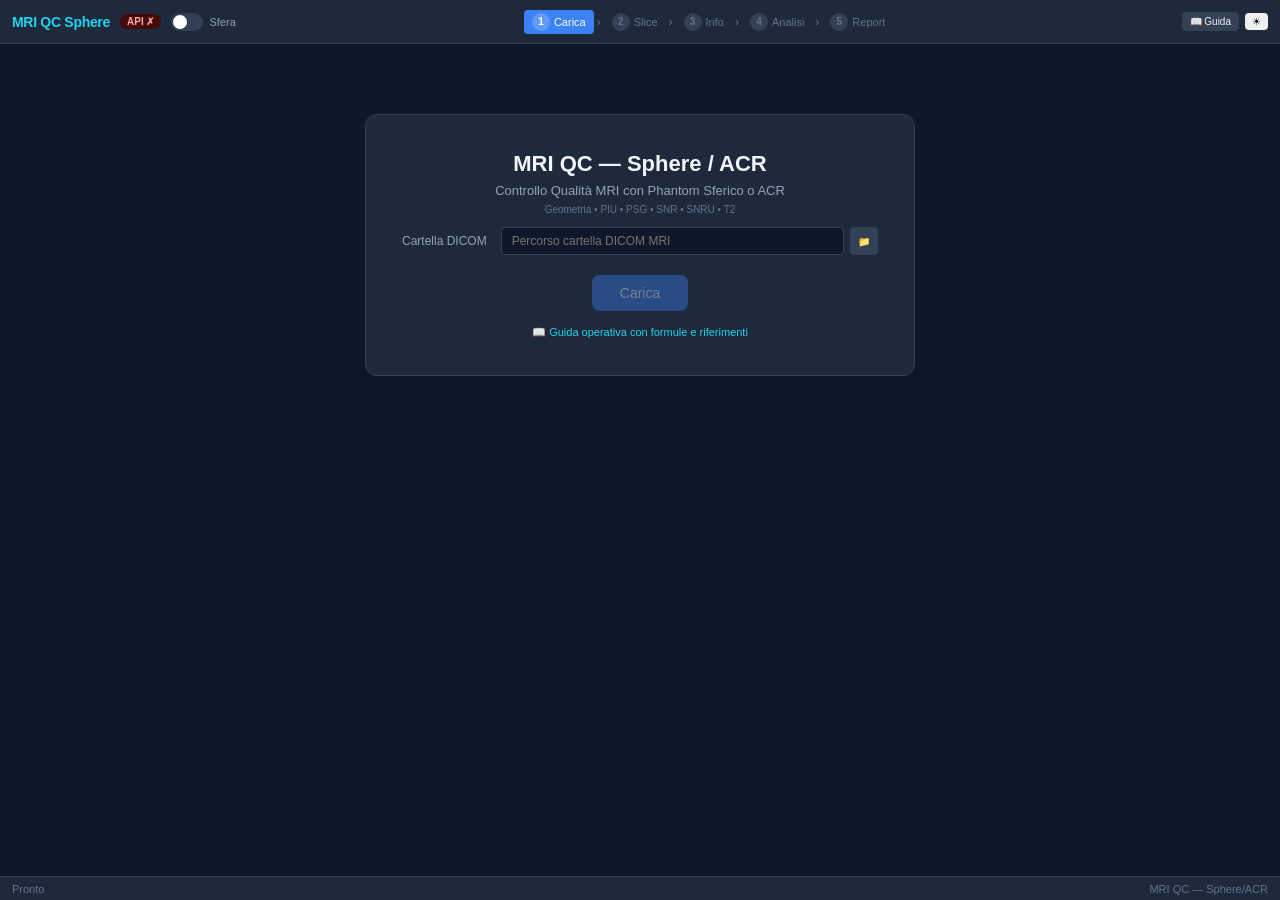
==== frontend/index.html @ 6e2742ea "Add files via upload" ====
<!DOCTYPE html>
<html lang="it">
<head>
  <meta charset="UTF-8" />
  <meta name="viewport" content="width=device-width, initial-scale=1.0" />
  <title>MRI QC — Sphere / ACR Analyzer</title>
  <link rel="stylesheet" href="css/style.css" />
</head>
<body>
  <header id="toolbar">
    <div class="toolbar-left">
      <span class="app-title">MRI QC Sphere</span>
      <span id="api-status" class="badge badge-warn">API...</span>
      <div class="phantom-toggle">
        <label class="toggle-label">
          <input type="checkbox" id="phantom-type-toggle" />
          <span class="toggle-slider"></span>
        </label>
        <span id="phantom-type-label" class="toggle-text">Sfera</span>
      </div>
    </div>
    <nav class="toolbar-center" id="step-indicator">
      <button class="step-btn active" data-step="1"><span class="step-num">1</span> Carica</button>
      <span class="step-sep">›</span>
      <button class="step-btn" data-step="2"><span class="step-num">2</span> Slice</button>
      <span class="step-sep">›</span>
      <button class="step-btn" data-step="3"><span class="step-num">3</span> Info</button>
      <span class="step-sep">›</span>
      <button class="step-btn" data-step="4"><span class="step-num">4</span> Analisi</button>
      <span class="step-sep">›</span>
      <button class="step-btn" data-step="5"><span class="step-num">5</span> Report</button>
    </nav>
    <div class="toolbar-right">
      <a href="guida.html" class="btn btn-xs btn-secondary" style="text-decoration:none" title="Guida operativa">📖 Guida</a>
      <button id="btn-theme-toggle" class="btn btn-xs">☀</button>
    </div>
  </header>

  <main id="main-content">
    <!-- STEP 1: Load -->
    <section id="step-1" class="step-panel active">
      <div class="welcome-card">
        <h1>MRI QC — Sphere / ACR</h1>
        <p class="subtitle">Controllo Qualità MRI con Phantom Sferico o ACR</p>
        <p class="subtitle small">Geometria • PIU • PSG • SNR • SNRU • T2</p>
        <div class="form-grid">
          <label>Cartella DICOM</label>
          <div class="input-row">
            <input type="text" id="input-dir" placeholder="Percorso cartella DICOM MRI" />
            <button id="btn-browse" class="btn btn-secondary btn-xs">📁</button>
          </div>
        </div>
        <button id="btn-load" class="btn btn-primary btn-large" disabled>Carica</button>
        <p style="margin-top:12px"><a href="guida.html" style="color:var(--accent-cyan);font-size:11px;text-decoration:none">📖 Guida operativa con formule e riferimenti</a></p>
        <div id="load-progress" class="progress-area hidden">
          <div class="spinner"></div>
          <span id="load-msg">Caricamento...</span>
        </div>
      </div>
    </section>

    <!-- STEP 2: Slice Selection -->
    <section id="step-2" class="step-panel">
      <div class="panel-header">
        <h2>Seleziona Slice</h2>
        <div class="panel-actions">
          <span id="series-info" class="badge badge-blue" style="font-size:11px"></span>
          <button id="btn-change-series" class="btn btn-xs btn-secondary">Cambia Serie</button>
          <button id="btn-confirm-slice" class="btn btn-primary btn-xs" disabled>Conferma →</button>
        </div>
      </div>
      <div class="controls-bar">
        <div class="wlww-controls">
          <label>WL<input type="number" id="wl-val" value="0" step="50"/></label>
          <label>WW<input type="number" id="ww-val" value="0" step="100"/></label>
          <button class="btn btn-xs" id="btn-wl-auto">Auto</button>
          <button id="btn-refresh-thumbs" class="btn btn-xs">↻</button>
        </div>
        <div class="grid-size-btns">
          <button class="btn btn-xs size-btn" data-size="S">S</button>
          <button class="btn btn-xs size-btn active" data-size="M">M</button>
          <button class="btn btn-xs size-btn" data-size="L">L</button>
          <button class="btn btn-xs size-btn" data-size="XL">XL</button>
        </div>
      </div>
      <p class="hint">Click = seleziona analisi | Shift+Click = seleziona per T2</p>
      <div id="slice-grid" class="slice-grid"></div>
      <div id="t2-selection" class="t2-bar hidden">
        <span>T2 → TE1: <b id="t2-te1-info">—</b> | TE2: <b id="t2-te2-info">—</b></span>
      </div>
    </section>

    <!-- STEP 3: Info QC -->
    <section id="step-3" class="step-panel">
      <div class="panel-header">
        <h2>Informazioni Controllo</h2>
        <button id="btn-start-analysis" class="btn btn-primary btn-xs">Analisi →</button>
      </div>
      <div class="info-form">
        <div class="form-grid two-col">
          <label>Data</label><input type="date" id="info-date" />
          <label>Tipo</label>
          <select id="info-type"><option>Costanza</option><option>Annuale</option><option>Accettazione</option></select>
          <label>Presidio</label><input type="text" id="info-presidio" placeholder="Ospedale..." />
          <label>Sala</label><input type="text" id="info-sala" placeholder="RM1" />
          <label>Operatori</label><input type="text" id="info-operatori" />
          <label>Note</label><textarea id="info-note" rows="2"></textarea>
        </div>
        <div id="dicom-meta-card" class="meta-card"></div>
      </div>
    </section>

    <!-- STEP 4: Analysis -->
    <section id="step-4" class="step-panel">
      <div class="panel-header">
        <h2>Analisi</h2>
        <div class="panel-actions">
          <button id="btn-analyze-all" class="btn btn-xs btn-primary">▶ Tutti</button>
          <button id="btn-go-report" class="btn btn-xs btn-secondary">Report →</button>
        </div>
      </div>
      <div id="module-tabs" class="tab-bar"></div>
      <div id="module-content" class="module-content"></div>
    </section>

    <!-- STEP 5: Report & Trend -->
    <section id="step-5" class="step-panel">
      <div class="panel-header">
        <h2>Report & Trend</h2>
        <div class="panel-actions">
          <button id="btn-save-history" class="btn btn-xs btn-secondary">💾 Salva Storico</button>
          <button id="btn-print" class="btn btn-xs btn-primary">🖨 Stampa</button>
        </div>
      </div>
      <div id="report-container"></div>
      <div id="trend-container"></div>
    </section>
  </main>

  <footer id="status-bar">
    <span id="status-msg">Pronto</span>
    <span class="footer-credit">MRI QC — Sphere/ACR</span>
  </footer>

  <script src="js/api.js"></script>
  <script src="js/state.js"></script>
  <script src="js/ui.js"></script>
  <script src="js/svg-chart.js"></script>
  <script src="js/app.js"></script>
</body>
</html>
---- frontend/css/style.css ----
/* MRI QC Sphere — Complete Stylesheet */
:root {
  --bg-primary:#0f172a; --bg-secondary:#1e293b; --bg-surface:#1a2332;
  --bg-card:#1e293b; --bg-input:#0f172a; --bg-hover:#334155;
  --border:#334155; --border-light:#475569;
  --text-primary:#f1f5f9; --text-secondary:#94a3b8; --text-muted:#64748b;
  --accent-blue:#3b82f6; --accent-cyan:#22d3ee; --accent-green:#22c55e;
  --accent-red:#ef4444; --accent-orange:#f97316; --accent-purple:#a855f7;
  --radius:8px; --radius-sm:4px; --shadow:0 4px 12px rgba(0,0,0,0.4);
  --transition:0.15s ease;
  --font:-apple-system,BlinkMacSystemFont,"Segoe UI",Roboto,sans-serif;
  --font-mono:"SF Mono","Fira Code","Consolas",monospace;
}
*{margin:0;padding:0;box-sizing:border-box}
html,body{height:100%;font-family:var(--font);font-size:14px;color:var(--text-primary);background:var(--bg-primary);overflow:hidden}
body{display:flex;flex-direction:column}

/* ─── TOOLBAR ─── */
#toolbar{display:flex;align-items:center;justify-content:space-between;padding:0 12px;height:44px;background:var(--bg-secondary);border-bottom:1px solid var(--border);flex-shrink:0;z-index:100}
.toolbar-left{display:flex;align-items:center;gap:10px}
.toolbar-center{display:flex;align-items:center;gap:3px}
.toolbar-right{display:flex;align-items:center;gap:6px}
.app-title{font-size:14px;font-weight:700;color:var(--accent-cyan);letter-spacing:-0.3px}
.phantom-toggle{display:flex;align-items:center;gap:6px}
.toggle-label{position:relative;width:32px;height:18px;cursor:pointer}
.toggle-label input{opacity:0;width:0;height:0}
.toggle-slider{position:absolute;inset:0;background:var(--border);border-radius:9px;transition:var(--transition)}
.toggle-slider::before{content:"";position:absolute;left:2px;top:2px;width:14px;height:14px;background:#fff;border-radius:50%;transition:var(--transition)}
.toggle-label input:checked+.toggle-slider{background:var(--accent-blue)}
.toggle-label input:checked+.toggle-slider::before{transform:translateX(14px)}
.toggle-text{font-size:11px;color:var(--text-secondary);font-weight:500}

/* ─── STEP BUTTONS ─── */
.step-btn{display:flex;align-items:center;gap:4px;padding:3px 8px;border:none;border-radius:var(--radius-sm);background:transparent;color:var(--text-muted);font-size:11px;font-weight:500;cursor:pointer;transition:var(--transition)}
.step-btn:hover{background:var(--bg-hover);color:var(--text-secondary)}
.step-btn.active{background:var(--accent-blue);color:#fff}
.step-btn.done{color:var(--accent-green)}
.step-num{display:inline-flex;align-items:center;justify-content:center;width:18px;height:18px;border-radius:50%;background:var(--border);font-size:10px;font-weight:700}
.step-btn.active .step-num{background:rgba(255,255,255,0.2);color:#fff}
.step-sep{color:var(--text-muted);font-size:12px}
.badge{padding:2px 7px;border-radius:10px;font-size:10px;font-weight:600}
.badge-warn{background:#78350f;color:#fbbf24}.badge-ok{background:#14532d;color:#4ade80}.badge-red{background:#450a0a;color:#fca5a5}.badge-blue{background:#1e3a5f;color:#60a5fa}

/* ─── LAYOUT ─── */
#main-content{flex:1;overflow:hidden;position:relative}
.step-panel{display:none;position:absolute;inset:0;overflow-y:auto;padding:20px}
.step-panel.active{display:block}
.panel-header{display:flex;align-items:center;justify-content:space-between;margin-bottom:12px}
.panel-header h2{font-size:16px;font-weight:600}
.panel-actions{display:flex;gap:6px;align-items:center}
#status-bar{display:flex;align-items:center;justify-content:space-between;padding:0 12px;height:24px;background:var(--bg-secondary);border-top:1px solid var(--border);font-size:11px;color:var(--text-muted);flex-shrink:0}

/* ─── BUTTONS ─── */
.btn{display:inline-flex;align-items:center;gap:4px;padding:6px 12px;border:none;border-radius:var(--radius-sm);font-size:12px;font-weight:500;cursor:pointer;transition:var(--transition);white-space:nowrap}
.btn:disabled{opacity:0.4;cursor:not-allowed}
.btn-primary{background:var(--accent-blue);color:#fff}.btn-primary:hover:not(:disabled){background:#2563eb}
.btn-secondary{background:var(--bg-hover);color:var(--text-primary);border:1px solid var(--border)}.btn-secondary:hover:not(:disabled){background:var(--border-light)}
.btn-large{padding:10px 28px;font-size:14px;border-radius:var(--radius)}
.btn-xs{padding:3px 7px;font-size:10px}
.btn-sm{padding:4px 9px;font-size:11px}

/* ─── WELCOME ─── */
.welcome-card{max-width:550px;margin:50px auto;padding:36px;background:var(--bg-card);border-radius:12px;border:1px solid var(--border);text-align:center}
.welcome-card h1{font-size:22px;font-weight:700;margin-bottom:6px}
.subtitle{color:var(--text-secondary);margin-bottom:12px;font-size:13px}
.subtitle.small{font-size:10px;color:var(--text-muted);margin-top:-6px}
.progress-area{margin-top:14px;display:flex;align-items:center;gap:10px;justify-content:center}
.hidden{display:none!important}
.spinner{width:16px;height:16px;border:2px solid var(--border);border-top-color:var(--accent-blue);border-radius:50%;animation:spin .7s linear infinite}
@keyframes spin{to{transform:rotate(360deg)}}

/* ─── FORMS ─── */
.form-grid{display:grid;grid-template-columns:auto 1fr;gap:10px 14px;align-items:center;text-align:left;margin-bottom:20px}
.form-grid.two-col{max-width:550px}
.form-grid label{font-size:12px;font-weight:500;color:var(--text-secondary)}
.input-row{display:flex;gap:6px}
input[type="text"],input[type="date"],input[type="number"],select,textarea{width:100%;padding:6px 10px;background:var(--bg-input);border:1px solid var(--border);border-radius:var(--radius-sm);color:var(--text-primary);font-size:12px;font-family:var(--font);transition:var(--transition)}
input:focus,select:focus,textarea:focus{outline:none;border-color:var(--accent-blue);box-shadow:0 0 0 2px rgba(59,130,246,0.15)}
textarea{resize:vertical}
.hint{font-size:11px;color:var(--text-muted);margin-bottom:8px}

/* ─── CONTROLS BAR ─── */
.controls-bar{display:flex;align-items:center;justify-content:space-between;padding:6px 10px;background:var(--bg-secondary);border-radius:var(--radius-sm);margin-bottom:10px;gap:10px;flex-wrap:wrap}
.wlww-controls{display:flex;align-items:center;gap:8px}
.wlww-controls label{font-size:11px;color:var(--text-secondary);display:flex;align-items:center;gap:3px}
.wlww-controls input[type="number"]{width:60px;padding:2px 5px;font-size:11px}
.grid-size-btns{display:flex;gap:3px}
.size-btn.active{background:var(--accent-blue);color:#fff;border-color:var(--accent-blue)}

/* ─── SLICE GRID ─── */
.slice-grid{display:grid;grid-template-columns:repeat(auto-fill,minmax(var(--grid-size,120px),1fr));gap:6px;padding-bottom:20px}
.slice-card{position:relative;border-radius:var(--radius-sm);overflow:hidden;border:2px solid var(--border);cursor:pointer;transition:var(--transition);background:var(--bg-surface)}
.slice-card:hover{border-color:var(--accent-blue);transform:translateY(-1px);box-shadow:var(--shadow)}
.slice-card.selected{border-color:var(--accent-green);border-width:3px;box-shadow:0 0 8px rgba(34,197,94,0.3)}
.slice-card.selected-t2{border-color:var(--accent-purple);border-width:3px}
.slice-card img{width:100%;aspect-ratio:1;object-fit:cover;display:block}
.slice-card .slice-info{padding:3px 5px;font-size:9px;color:var(--text-secondary);display:flex;justify-content:space-between;background:var(--bg-surface)}
.slice-card .slice-tag{position:absolute;top:3px;right:3px;padding:1px 5px;border-radius:6px;font-size:8px;font-weight:700;color:#fff;background:var(--accent-green)}
.slice-card .slice-tag.t2{background:var(--accent-purple)}

/* T2 bar */
.t2-bar{padding:6px 10px;background:var(--bg-secondary);border-radius:var(--radius-sm);margin-top:6px;font-size:11px;color:var(--text-secondary)}

/* ─── META CARD ─── */
.meta-card{margin-top:16px;padding:12px;background:var(--bg-surface);border-radius:var(--radius);border:1px solid var(--border)}
.meta-card h3{font-size:13px;margin-bottom:8px;color:var(--accent-cyan)}
.meta-grid{display:grid;grid-template-columns:repeat(auto-fill,minmax(180px,1fr));gap:6px}
.meta-item{display:flex;flex-direction:column;gap:1px}
.meta-item .meta-label{font-size:10px;color:var(--text-muted);text-transform:uppercase}
.meta-item .meta-value{font-size:12px;font-weight:500}
.info-form{max-width:650px}

/* ─── TAB BAR ─── */
.tab-bar{display:flex;gap:1px;border-bottom:1px solid var(--border);margin-bottom:12px;overflow-x:auto}
.tab-btn{padding:6px 12px;border:none;background:transparent;color:var(--text-muted);font-size:11px;font-weight:500;cursor:pointer;border-bottom:2px solid transparent;transition:var(--transition);white-space:nowrap}
.tab-btn:hover{color:var(--text-primary);background:var(--bg-hover)}
.tab-btn.active{color:var(--accent-cyan);border-bottom-color:var(--accent-cyan)}
.tab-btn .dot{display:inline-block;width:6px;height:6px;border-radius:50%;margin-left:4px}
.tab-btn .dot.pass{background:var(--accent-green)}.tab-btn .dot.fail{background:var(--accent-red)}

/* ─── MODULE CONTENT (Analysis panel) ─── */
.module-content{flex:1}
.module-layout{display:grid;grid-template-columns:1fr 360px;gap:12px;height:calc(100vh - 200px)}
.module-image-panel{display:flex;flex-direction:column;gap:6px;min-width:0;overflow:hidden}
.module-results-panel{overflow-y:auto;padding-right:6px}

/* Canvas area with zoom */
.canvas-area{position:relative;flex:1;overflow:auto;border:1px solid var(--border);border-radius:var(--radius-sm);background:#000}
.canvas-area img{display:block;transform-origin:top left}
.canvas-area svg.roi-overlay{position:absolute;top:0;left:0;pointer-events:all;overflow:visible}

/* Canvas controls */
.canvas-controls{display:flex;gap:12px;align-items:center;flex-wrap:wrap;padding:4px 0}
.canvas-controls label{display:flex;align-items:center;gap:4px;font-size:11px;color:var(--text-secondary)}
.canvas-controls input[type="range"]{width:90px;accent-color:var(--accent-blue);height:4px}
.run-btn{padding:4px 10px;font-size:11px}

/* ─── RESULTS ─── */
.result-section{background:var(--bg-card);border-radius:var(--radius);border:1px solid var(--border);padding:12px 16px;margin-bottom:10px}
.result-section h4{font-size:14px;font-weight:600;color:var(--accent-cyan);margin-bottom:8px;display:flex;align-items:center;gap:8px}
.result-table{width:100%;border-collapse:collapse;font-size:13px}
.result-table th{text-align:left;padding:5px 8px;color:var(--text-muted);font-weight:500;border-bottom:1px solid var(--border)}
.result-table td{padding:5px 8px;border-bottom:1px solid rgba(51,65,85,0.4)}
.result-table .pass{color:var(--accent-green);font-weight:600}
.result-table .fail{color:var(--accent-red);font-weight:600}
.result-table .value{font-family:var(--font-mono);font-size:13px}

/* ─── REPORT ─── */
.report-card{background:var(--bg-card);border-radius:var(--radius);border:1px solid var(--border);padding:20px;margin-bottom:16px}
.report-card h3{font-size:16px;font-weight:600;margin-bottom:12px;color:var(--accent-cyan)}
.report-grid{display:grid;grid-template-columns:repeat(auto-fill,minmax(180px,1fr));gap:10px}
.report-metric{background:var(--bg-surface);border-left:3px solid var(--accent-blue);border-radius:4px;padding:10px 14px}
.report-metric .label{font-size:12px;color:var(--text-muted);display:block;margin-bottom:2px}
.report-metric .value{font-size:16px;font-weight:700;font-family:var(--font-mono);display:block}
.report-metric.pass{border-left-color:var(--accent-green)}.report-metric.fail{border-left-color:var(--accent-red)}

/* ─── SVG ROI OVERLAY STYLE ─── */
.roi-overlay .roi-rect{fill:none;stroke-width:1.5;cursor:move;transition:stroke-opacity 0.15s}
.roi-overlay .roi-rect:hover{stroke-opacity:1;stroke-width:2}
.roi-overlay .roi-circle{fill:none;stroke-width:1.5;cursor:move}
.roi-overlay .roi-circle:hover{stroke-opacity:1;stroke-width:2}
.roi-overlay .roi-line{stroke-width:2;cursor:move}
.roi-overlay .roi-line:hover{stroke-width:2.5}
.roi-overlay .roi-handle{fill:rgba(255,255,255,0.7);stroke:none;cursor:nwse-resize;r:4}
.roi-overlay .roi-label{font-size:9px;font-weight:600;pointer-events:none;text-shadow:0 1px 2px rgba(0,0,0,0.8)}

/* ─── SERIES TABLE (Modal) ─── */
.series-table{width:100%;border-collapse:collapse;font-size:12px;margin:8px 0}
.series-table th{text-align:left;padding:6px 8px;color:var(--text-muted);border-bottom:1px solid var(--border);font-size:11px}
.series-table td{padding:6px 8px;border-bottom:1px solid rgba(51,65,85,0.4)}
.series-table tr{cursor:pointer;transition:var(--transition)}
.series-table tr:hover{background:var(--bg-hover)}
.series-table tr.active{background:rgba(59,130,246,0.15);border-left:3px solid var(--accent-blue)}

/* ─── MODAL ─── */
.modal-overlay{position:fixed;inset:0;background:rgba(0,0,0,0.6);display:flex;align-items:center;justify-content:center;z-index:1000;backdrop-filter:blur(2px)}
.modal-content{width:600px;max-width:90vw;max-height:80vh;background:var(--bg-card);border:1px solid var(--border);border-radius:12px;padding:20px;overflow-y:auto;box-shadow:0 16px 48px rgba(0,0,0,0.5)}
.modal-header{display:flex;justify-content:space-between;align-items:center;margin-bottom:12px}
.modal-header h3{font-size:15px}
.modal-close{background:none;border:none;color:var(--text-muted);font-size:22px;cursor:pointer}

/* ─── LIGHT THEME ─── */
body.theme-light{--bg-primary:#f8fafc;--bg-secondary:#e2e8f0;--bg-surface:#fff;--bg-card:#fff;--bg-input:#f1f5f9;--bg-hover:#e2e8f0;--border:#cbd5e1;--border-light:#94a3b8;--text-primary:#0f172a;--text-secondary:#475569;--text-muted:#64748b}

/* ─── SCROLLBAR ─── */
::-webkit-scrollbar{width:6px;height:6px}
::-webkit-scrollbar-track{background:var(--bg-primary)}
::-webkit-scrollbar-thumb{background:var(--border);border-radius:3px}

/* ─── PRINT ─── */
@media print{
  #toolbar,#status-bar,.controls-bar,.tab-bar,.canvas-controls,.btn-xs,.panel-actions{display:none!important}
  body{background:#fff!important;color:#000!important;font-size:12pt!important;overflow:visible!important}
  html,body{height:auto!important;overflow:visible!important}
  #main-content{overflow:visible!important;position:static!important}
  .step-panel{position:static!important;display:block!important;overflow:visible!important;padding:0!important}
  .step-panel:not(#step-5){display:none!important}
  #step-5{display:block!important}
  .report-card{background:#fff!important;border:1px solid #ccc!important;page-break-inside:avoid;margin-bottom:16pt;padding:16pt}
  .report-card h3{color:#0369a1!important;font-size:14pt!important;border-bottom:1px solid #ccc;padding-bottom:6pt}
  .report-grid{gap:8pt}
  .report-metric{background:#f8fafc!important;border-left:3px solid #0369a1!important;padding:8pt 12pt}
  .report-metric .label{color:#475569!important;font-size:9pt}
  .report-metric .value{color:#000!important;font-size:13pt}
  .report-metric.pass{border-left-color:#16a34a!important}
  .report-metric.fail{border-left-color:#dc2626!important}
  .result-table{font-size:11pt!important}
  .result-table td,.result-table th{padding:6pt 10pt!important}
  .result-table .pass{color:#16a34a!important}
  .result-table .fail{color:#dc2626!important}
  svg{max-width:100%!important}
}

@media(max-width:900px){.module-layout{grid-template-columns:1fr}.toolbar-center{display:none}}
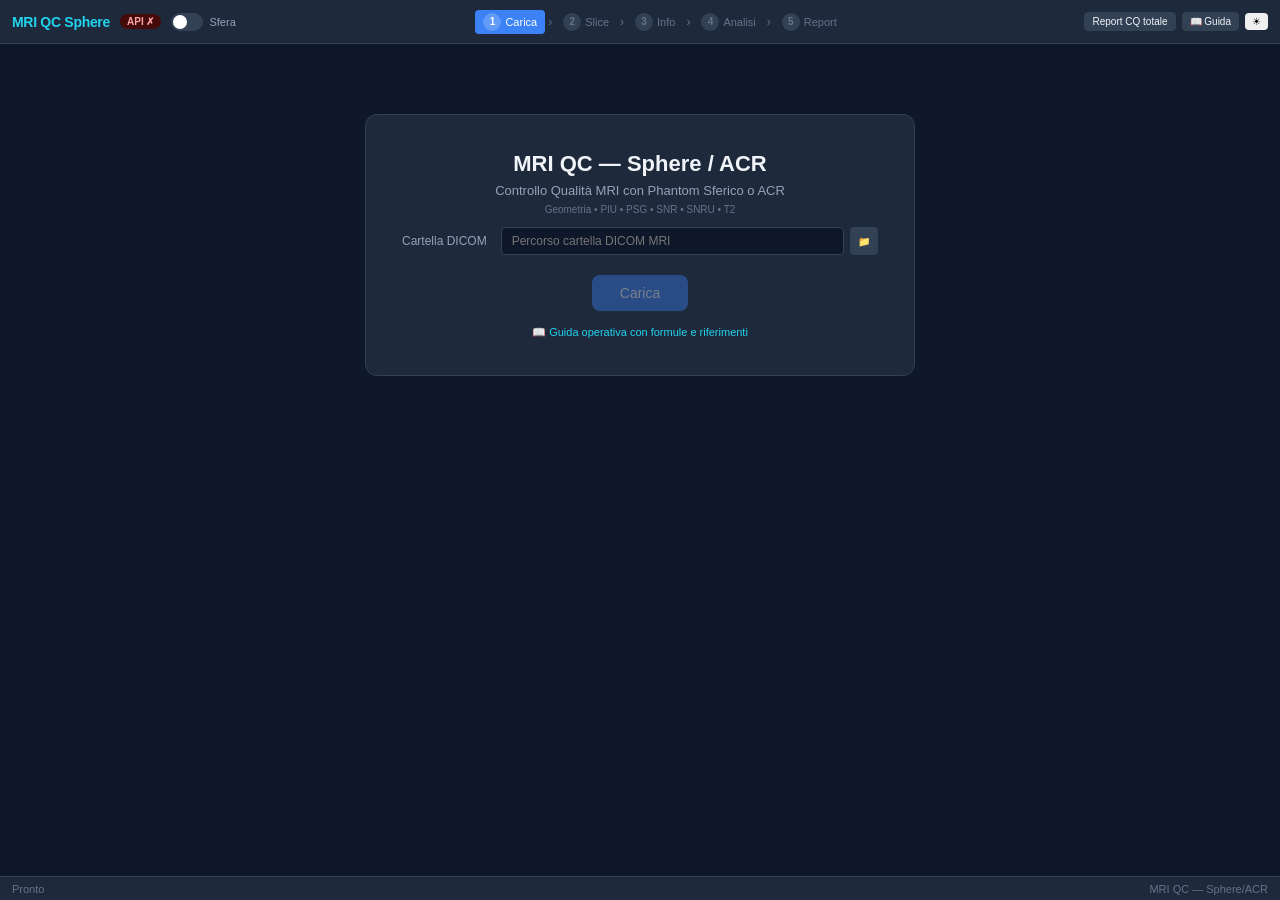
==== commit 11d873cf: "Add files via upload" ====
--- a/frontend/index.html
+++ b/frontend/index.html
@@ -30,7 +30,8 @@
       <span class="step-sep">›</span>
       <button class="step-btn" data-step="5"><span class="step-num">5</span> Report</button>
     </nav>
-    <div class="toolbar-right">
+    <div class="toolbar-right">
+      <button id="btn-total-report" class="btn btn-xs btn-secondary">Report CQ totale</button>
       <a href="guida.html" class="btn btn-xs btn-secondary" style="text-decoration:none" title="Guida operativa">📖 Guida</a>
       <button id="btn-theme-toggle" class="btn btn-xs">☀</button>
     </div>
@@ -65,7 +66,6 @@
         <h2>Seleziona Slice</h2>
         <div class="panel-actions">
           <span id="series-info" class="badge badge-blue" style="font-size:11px"></span>
-          <button id="btn-change-series" class="btn btn-xs btn-secondary">Cambia Serie</button>
           <button id="btn-confirm-slice" class="btn btn-primary btn-xs" disabled>Conferma →</button>
         </div>
       </div>
@@ -83,8 +83,9 @@
           <button class="btn btn-xs size-btn" data-size="XL">XL</button>
         </div>
       </div>
-      <p class="hint">Click = seleziona analisi | Shift+Click = seleziona per T2</p>
-      <div id="slice-grid" class="slice-grid"></div>
+      <p class="hint">Seleziona una slice rappresentativa per ogni sequenza colorata.</p>
+      <div id="sequence-selection-summary" class="sequence-selection-summary"></div>
+      <div id="slice-grid" class="slice-grid"></div>
       <div id="t2-selection" class="t2-bar hidden">
         <span>T2 → TE1: <b id="t2-te1-info">—</b> | TE2: <b id="t2-te2-info">—</b></span>
       </div>
--- a/frontend/css/style.css
+++ b/frontend/css/style.css
@@ -77,7 +77,15 @@
 input[type="text"],input[type="date"],input[type="number"],select,textarea{width:100%;padding:6px 10px;background:var(--bg-input);border:1px solid var(--border);border-radius:var(--radius-sm);color:var(--text-primary);font-size:12px;font-family:var(--font);transition:var(--transition)}
 input:focus,select:focus,textarea:focus{outline:none;border-color:var(--accent-blue);box-shadow:0 0 0 2px rgba(59,130,246,0.15)}
 textarea{resize:vertical}
-.hint{font-size:11px;color:var(--text-muted);margin-bottom:8px}
+.hint{font-size:11px;color:var(--text-muted);margin-bottom:8px}
+.sequence-selection-summary{display:flex;gap:8px;flex-wrap:wrap;margin:8px 0 10px}
+.sequence-chip{display:grid;grid-template-columns:1fr auto;gap:2px 8px;align-items:center;min-width:190px;max-width:260px;padding:7px 9px;border-radius:6px;border:1px solid var(--border);border-left:5px solid var(--seq-color);background:var(--bg-card);color:var(--text-primary);cursor:pointer;text-align:left}
+.sequence-chip:hover{background:var(--bg-hover)}
+.sequence-chip.active{box-shadow:0 0 0 2px rgba(59,130,246,0.35)}
+.sequence-chip span{font-size:12px;font-weight:600;overflow:hidden;text-overflow:ellipsis;white-space:nowrap}
+.sequence-chip b{font-family:var(--font-mono);font-size:13px;color:var(--seq-color)}
+.sequence-chip small{grid-column:1 / -1;color:var(--text-muted);font-size:10px}
+.sequence-chip.ready small{color:var(--text-secondary)}
 
 /* ─── CONTROLS BAR ─── */
 .controls-bar{display:flex;align-items:center;justify-content:space-between;padding:6px 10px;background:var(--bg-secondary);border-radius:var(--radius-sm);margin-bottom:10px;gap:10px;flex-wrap:wrap}
@@ -91,8 +99,13 @@
 .slice-grid{display:grid;grid-template-columns:repeat(auto-fill,minmax(var(--grid-size,120px),1fr));gap:6px;padding-bottom:20px}
 .slice-card{position:relative;border-radius:var(--radius-sm);overflow:hidden;border:2px solid var(--border);cursor:pointer;transition:var(--transition);background:var(--bg-surface)}
 .slice-card:hover{border-color:var(--accent-blue);transform:translateY(-1px);box-shadow:var(--shadow)}
-.slice-card.selected{border-color:var(--accent-green);border-width:3px;box-shadow:0 0 8px rgba(34,197,94,0.3)}
-.slice-card.selected-t2{border-color:var(--accent-purple);border-width:3px}
+.slice-card.selected{border-color:var(--accent-green);border-width:3px;box-shadow:0 0 8px rgba(34,197,94,0.3)}
+.slice-card.multi-seq{border-color:var(--seq-color);border-width:2px}
+.slice-card.multi-seq.selected{border-color:var(--seq-color);border-width:4px;box-shadow:0 0 10px rgba(59,130,246,0.35)}
+.slice-card.multi-seq .slice-info{border-top:3px solid var(--seq-color);gap:4px}
+.slice-card.multi-seq .slice-info span:first-child{overflow:hidden;text-overflow:ellipsis;white-space:nowrap;max-width:60%}
+.slice-card.multi-seq .slice-tag{background:var(--seq-color)}
+.slice-card.selected-t2{border-color:var(--accent-purple);border-width:3px}
 .slice-card img{width:100%;aspect-ratio:1;object-fit:cover;display:block}
 .slice-card .slice-info{padding:3px 5px;font-size:9px;color:var(--text-secondary);display:flex;justify-content:space-between;background:var(--bg-surface)}
 .slice-card .slice-tag{position:absolute;top:3px;right:3px;padding:1px 5px;border-radius:6px;font-size:8px;font-weight:700;color:#fff;background:var(--accent-green)}
@@ -119,7 +132,9 @@
 .tab-btn .dot.pass{background:var(--accent-green)}.tab-btn .dot.fail{background:var(--accent-red)}
 
 /* ─── MODULE CONTENT (Analysis panel) ─── */
-.module-content{flex:1}
+.sequence-switch{display:flex;gap:6px;flex-wrap:wrap;margin:0 0 10px}
+.sequence-switch .btn{max-width:220px;overflow:hidden;text-overflow:ellipsis}
+.module-content{flex:1}
 .module-layout{display:grid;grid-template-columns:1fr 360px;gap:12px;height:calc(100vh - 200px)}
 .module-image-panel{display:flex;flex-direction:column;gap:6px;min-width:0;overflow:hidden}
 .module-results-panel{overflow-y:auto;padding-right:6px}
@@ -150,9 +165,24 @@
 .report-card h3{font-size:16px;font-weight:600;margin-bottom:12px;color:var(--accent-cyan)}
 .report-grid{display:grid;grid-template-columns:repeat(auto-fill,minmax(180px,1fr));gap:10px}
 .report-metric{background:var(--bg-surface);border-left:3px solid var(--accent-blue);border-radius:4px;padding:10px 14px}
-.report-metric .label{font-size:12px;color:var(--text-muted);display:block;margin-bottom:2px}
-.report-metric .value{font-size:16px;font-weight:700;font-family:var(--font-mono);display:block}
-.report-metric.pass{border-left-color:var(--accent-green)}.report-metric.fail{border-left-color:var(--accent-red)}
+.report-metric .label{font-size:12px;color:var(--text-muted);display:block;margin-bottom:2px}
+.report-metric .value{font-size:16px;font-weight:700;font-family:var(--font-mono);display:block}
+.report-metric.pass{border-left-color:var(--accent-green)}.report-metric.fail{border-left-color:var(--accent-red)}
+.protocol-grid{grid-template-columns:repeat(3,minmax(220px,1fr))}
+.protocol-minute .label{white-space:normal;line-height:1.25}
+.protocol-minute .value{margin:2px 0 5px}
+.aggregate-parameter{margin-top:16px}
+.aggregate-parameter h4{font-size:13px;font-weight:600;color:var(--text-secondary);margin:0 0 8px}
+.aggregate-card-grid{display:grid;grid-template-columns:repeat(3,minmax(0,1fr));gap:10px}
+.aggregate-card-grid.single{grid-template-columns:minmax(220px,360px)}
+.aggregate-card-grid .report-metric{min-width:0}
+.aggregate-card-grid .report-metric .label{overflow:hidden;text-overflow:ellipsis;white-space:nowrap}
+.trend-parameter{margin-top:16px}
+.trend-parameter h4{font-size:13px;font-weight:600;color:var(--text-secondary);margin:0 0 8px}
+.trend-sequence-grid{display:grid;grid-template-columns:repeat(3,minmax(0,1fr));gap:10px}
+.trend-single-panel{max-width:760px}
+.trend-sequence-panel{min-width:0}
+@media(max-width:900px){.aggregate-card-grid,.trend-sequence-grid{grid-template-columns:1fr}}
 
 /* ─── SVG ROI OVERLAY STYLE ─── */
 .roi-overlay .roi-rect{fill:none;stroke-width:1.5;cursor:move;transition:stroke-opacity 0.15s}
@@ -188,10 +218,11 @@
 ::-webkit-scrollbar-thumb{background:var(--border);border-radius:3px}
 
 /* ─── PRINT ─── */
-@media print{
-  #toolbar,#status-bar,.controls-bar,.tab-bar,.canvas-controls,.btn-xs,.panel-actions{display:none!important}
-  body{background:#fff!important;color:#000!important;font-size:12pt!important;overflow:visible!important}
-  html,body{height:auto!important;overflow:visible!important}
+@media print{
+  @page{size:A4 landscape;margin:8mm}
+  #toolbar,#status-bar,.controls-bar,.tab-bar,.canvas-controls,.btn-xs,.panel-actions{display:none!important}
+  body{background:#fff!important;color:#000!important;font-size:12pt!important;overflow:visible!important}
+  html,body{height:auto!important;overflow:visible!important}
   #main-content{overflow:visible!important;position:static!important}
   .step-panel{position:static!important;display:block!important;overflow:visible!important;padding:0!important}
   .step-panel:not(#step-5){display:none!important}
@@ -207,8 +238,30 @@
   .result-table{font-size:11pt!important}
   .result-table td,.result-table th{padding:6pt 10pt!important}
   .result-table .pass{color:#16a34a!important}
-  .result-table .fail{color:#dc2626!important}
-  svg{max-width:100%!important}
-}
+  .result-table .fail{color:#dc2626!important}
+  svg{max-width:100%!important}
+
+  body.print-compact-report{font-size:9pt!important;line-height:1.25!important}
+  body.print-compact-report .panel-header{margin:0 0 4pt!important}
+  body.print-compact-report .panel-header h2{font-size:12pt!important;color:#0f172a!important}
+  body.print-compact-report .report-card{padding:7pt!important;margin-bottom:6pt!important;border:1px solid #b8c4d6!important;border-radius:4pt!important;box-shadow:none!important;break-inside:auto;page-break-inside:auto}
+  body.print-compact-report .report-card h3{font-size:10.5pt!important;margin-bottom:5pt!important;padding-bottom:3pt!important;color:#075985!important}
+  body.print-compact-report .report-grid{grid-template-columns:repeat(4,minmax(0,1fr))!important;gap:4pt!important}
+  body.print-compact-report .protocol-grid{grid-template-columns:repeat(3,minmax(0,1fr))!important}
+  body.print-compact-report .report-metric{padding:4pt 5pt!important;border-left-width:2pt!important;border-radius:2pt!important;background:#f8fafc!important;break-inside:avoid}
+  body.print-compact-report .report-metric .label{font-size:6.8pt!important;line-height:1.15!important;color:#475569!important}
+  body.print-compact-report .report-metric .value{font-size:9.5pt!important;line-height:1.2!important;color:#0f172a!important}
+  body.print-compact-report .protocol-minute .label{font-size:6.5pt!important;white-space:normal!important}
+  body.print-compact-report .aggregate-parameter,body.print-compact-report .trend-parameter{margin-top:6pt!important;break-inside:avoid}
+  body.print-compact-report .aggregate-parameter h4,body.print-compact-report .trend-parameter h4{font-size:8.5pt!important;margin-bottom:3pt!important;color:#334155!important}
+  body.print-compact-report .aggregate-card-grid{grid-template-columns:repeat(3,minmax(0,1fr))!important;gap:4pt!important}
+  body.print-compact-report .aggregate-card-grid.single{grid-template-columns:minmax(45mm,70mm)!important}
+  body.print-compact-report .trend-sequence-grid{grid-template-columns:repeat(3,minmax(0,1fr))!important;gap:4pt!important}
+  body.print-compact-report .trend-single-panel{max-width:92mm!important}
+  body.print-compact-report .trend-sequence-panel{break-inside:avoid}
+  body.print-compact-report .result-table{font-size:8pt!important;line-height:1.15!important}
+  body.print-compact-report .result-table td,body.print-compact-report .result-table th{padding:3pt 4pt!important}
+  body.print-compact-report svg{width:100%!important;height:auto!important;max-height:43mm!important;border:1px solid #d4dce8!important;border-radius:3pt!important}
+}
 
 @media(max-width:900px){.module-layout{grid-template-columns:1fr}.toolbar-center{display:none}}
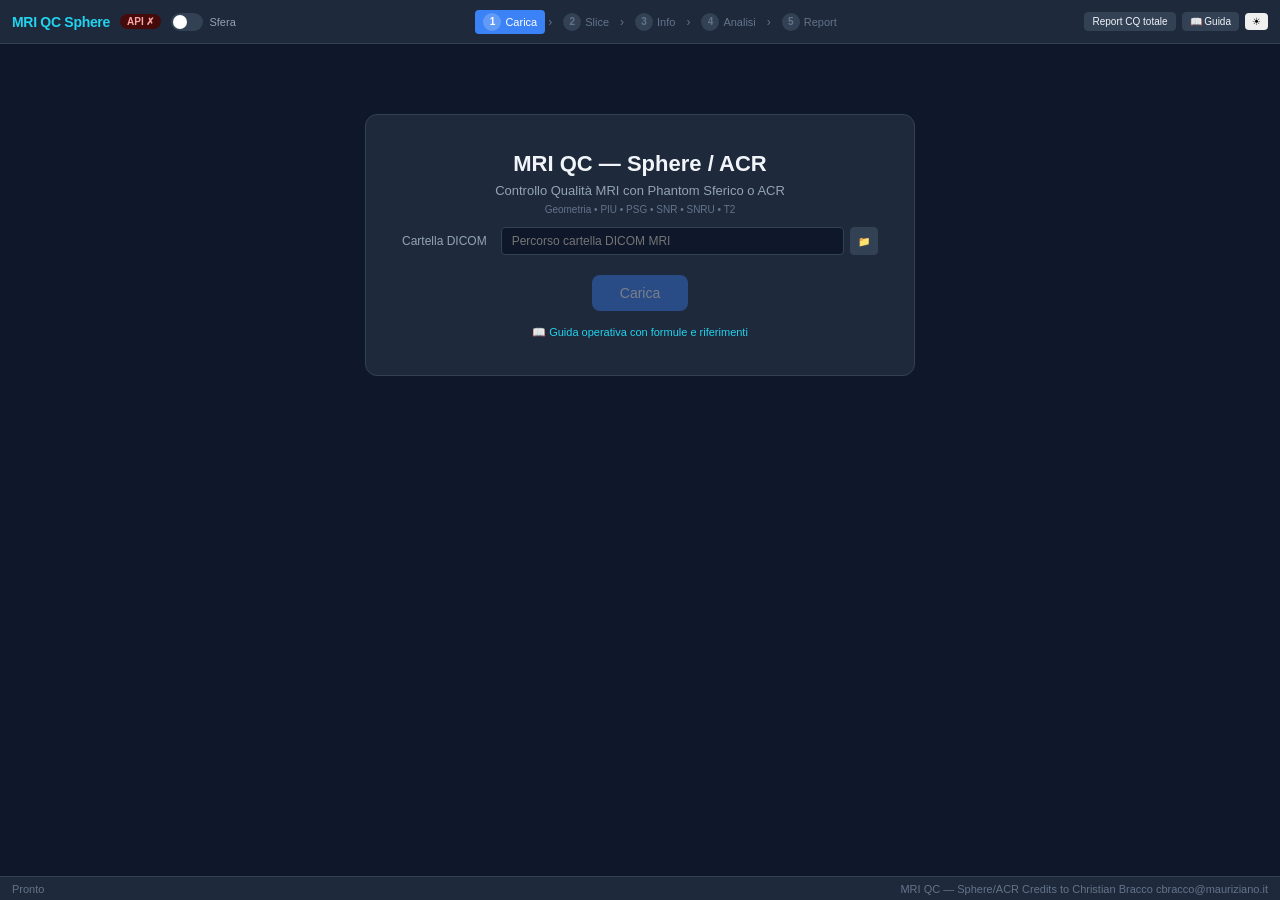
==== commit 9669ad0e: "Update index.html" ====
--- a/frontend/index.html
+++ b/frontend/index.html
@@ -30,8 +30,8 @@
       <span class="step-sep">›</span>
       <button class="step-btn" data-step="5"><span class="step-num">5</span> Report</button>
     </nav>
-    <div class="toolbar-right">
-      <button id="btn-total-report" class="btn btn-xs btn-secondary">Report CQ totale</button>
+    <div class="toolbar-right">
+      <button id="btn-total-report" class="btn btn-xs btn-secondary">Report CQ totale</button>
       <a href="guida.html" class="btn btn-xs btn-secondary" style="text-decoration:none" title="Guida operativa">📖 Guida</a>
       <button id="btn-theme-toggle" class="btn btn-xs">☀</button>
     </div>
@@ -83,9 +83,9 @@
           <button class="btn btn-xs size-btn" data-size="XL">XL</button>
         </div>
       </div>
-      <p class="hint">Seleziona una slice rappresentativa per ogni sequenza colorata.</p>
-      <div id="sequence-selection-summary" class="sequence-selection-summary"></div>
-      <div id="slice-grid" class="slice-grid"></div>
+      <p class="hint">Seleziona una slice rappresentativa per ogni sequenza colorata.</p>
+      <div id="sequence-selection-summary" class="sequence-selection-summary"></div>
+      <div id="slice-grid" class="slice-grid"></div>
       <div id="t2-selection" class="t2-bar hidden">
         <span>T2 → TE1: <b id="t2-te1-info">—</b> | TE2: <b id="t2-te2-info">—</b></span>
       </div>
@@ -140,7 +140,7 @@
 
   <footer id="status-bar">
     <span id="status-msg">Pronto</span>
-    <span class="footer-credit">MRI QC — Sphere/ACR</span>
+    <span class="footer-credit">MRI QC — Sphere/ACR Credits to Christian Bracco cbracco@mauriziano.it</span>
   </footer>
 
   <script src="js/api.js"></script>
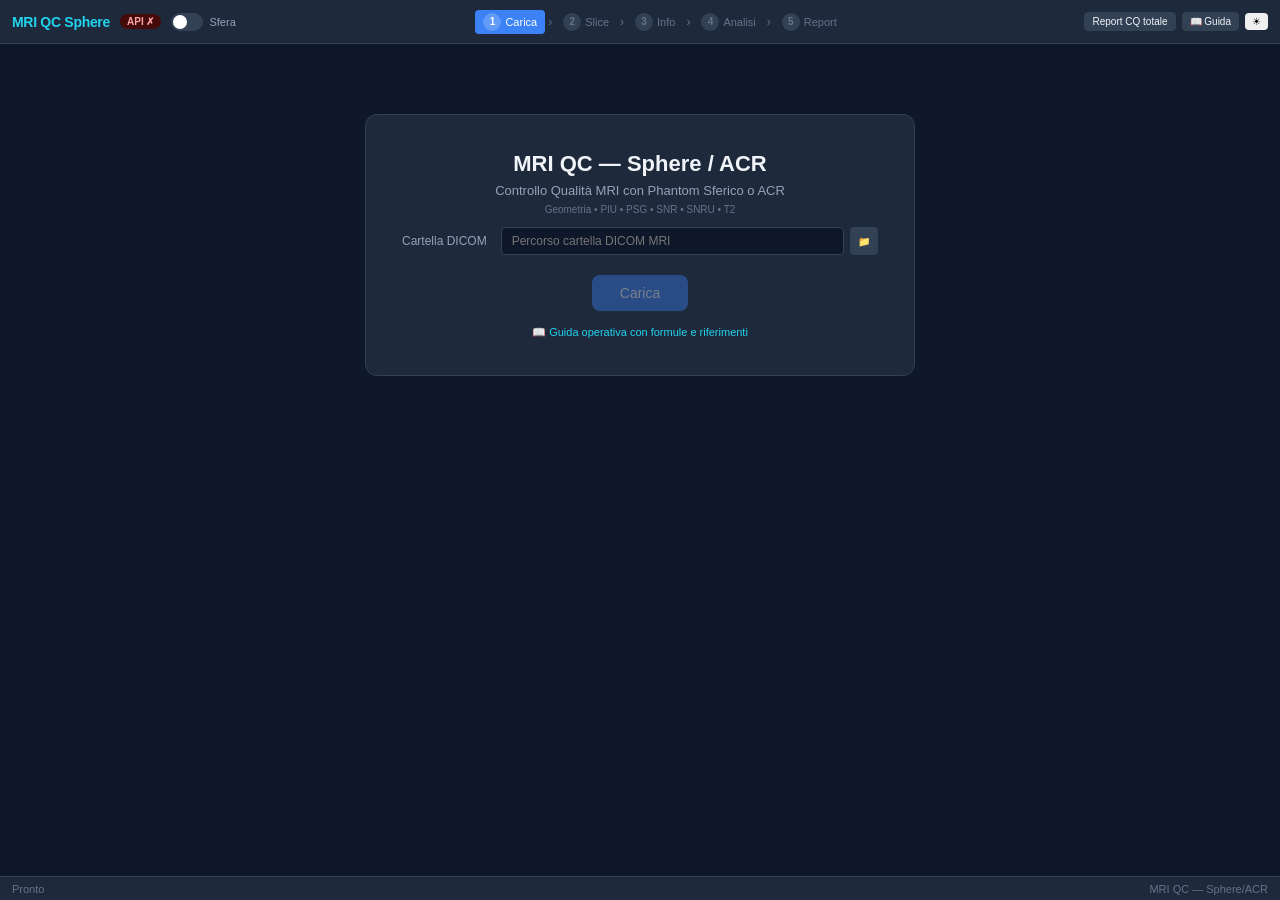
==== commit e84acbf3: "Add files via upload" ====
--- a/frontend/index.html
+++ b/frontend/index.html
@@ -30,8 +30,8 @@
       <span class="step-sep">›</span>
       <button class="step-btn" data-step="5"><span class="step-num">5</span> Report</button>
     </nav>
-    <div class="toolbar-right">
-      <button id="btn-total-report" class="btn btn-xs btn-secondary">Report CQ totale</button>
+    <div class="toolbar-right">
+      <button id="btn-total-report" class="btn btn-xs btn-secondary">Report CQ totale</button>
       <a href="guida.html" class="btn btn-xs btn-secondary" style="text-decoration:none" title="Guida operativa">📖 Guida</a>
       <button id="btn-theme-toggle" class="btn btn-xs">☀</button>
     </div>
@@ -83,9 +83,9 @@
           <button class="btn btn-xs size-btn" data-size="XL">XL</button>
         </div>
       </div>
-      <p class="hint">Seleziona una slice rappresentativa per ogni sequenza colorata.</p>
-      <div id="sequence-selection-summary" class="sequence-selection-summary"></div>
-      <div id="slice-grid" class="slice-grid"></div>
+      <p class="hint">Seleziona una slice rappresentativa per ogni sequenza colorata.</p>
+      <div id="sequence-selection-summary" class="sequence-selection-summary"></div>
+      <div id="slice-grid" class="slice-grid"></div>
       <div id="t2-selection" class="t2-bar hidden">
         <span>T2 → TE1: <b id="t2-te1-info">—</b> | TE2: <b id="t2-te2-info">—</b></span>
       </div>
@@ -140,7 +140,7 @@
 
   <footer id="status-bar">
     <span id="status-msg">Pronto</span>
-    <span class="footer-credit">MRI QC — Sphere/ACR Credits to Christian Bracco cbracco@mauriziano.it</span>
+    <span class="footer-credit">MRI QC — Sphere/ACR</span>
   </footer>
 
   <script src="js/api.js"></script>
